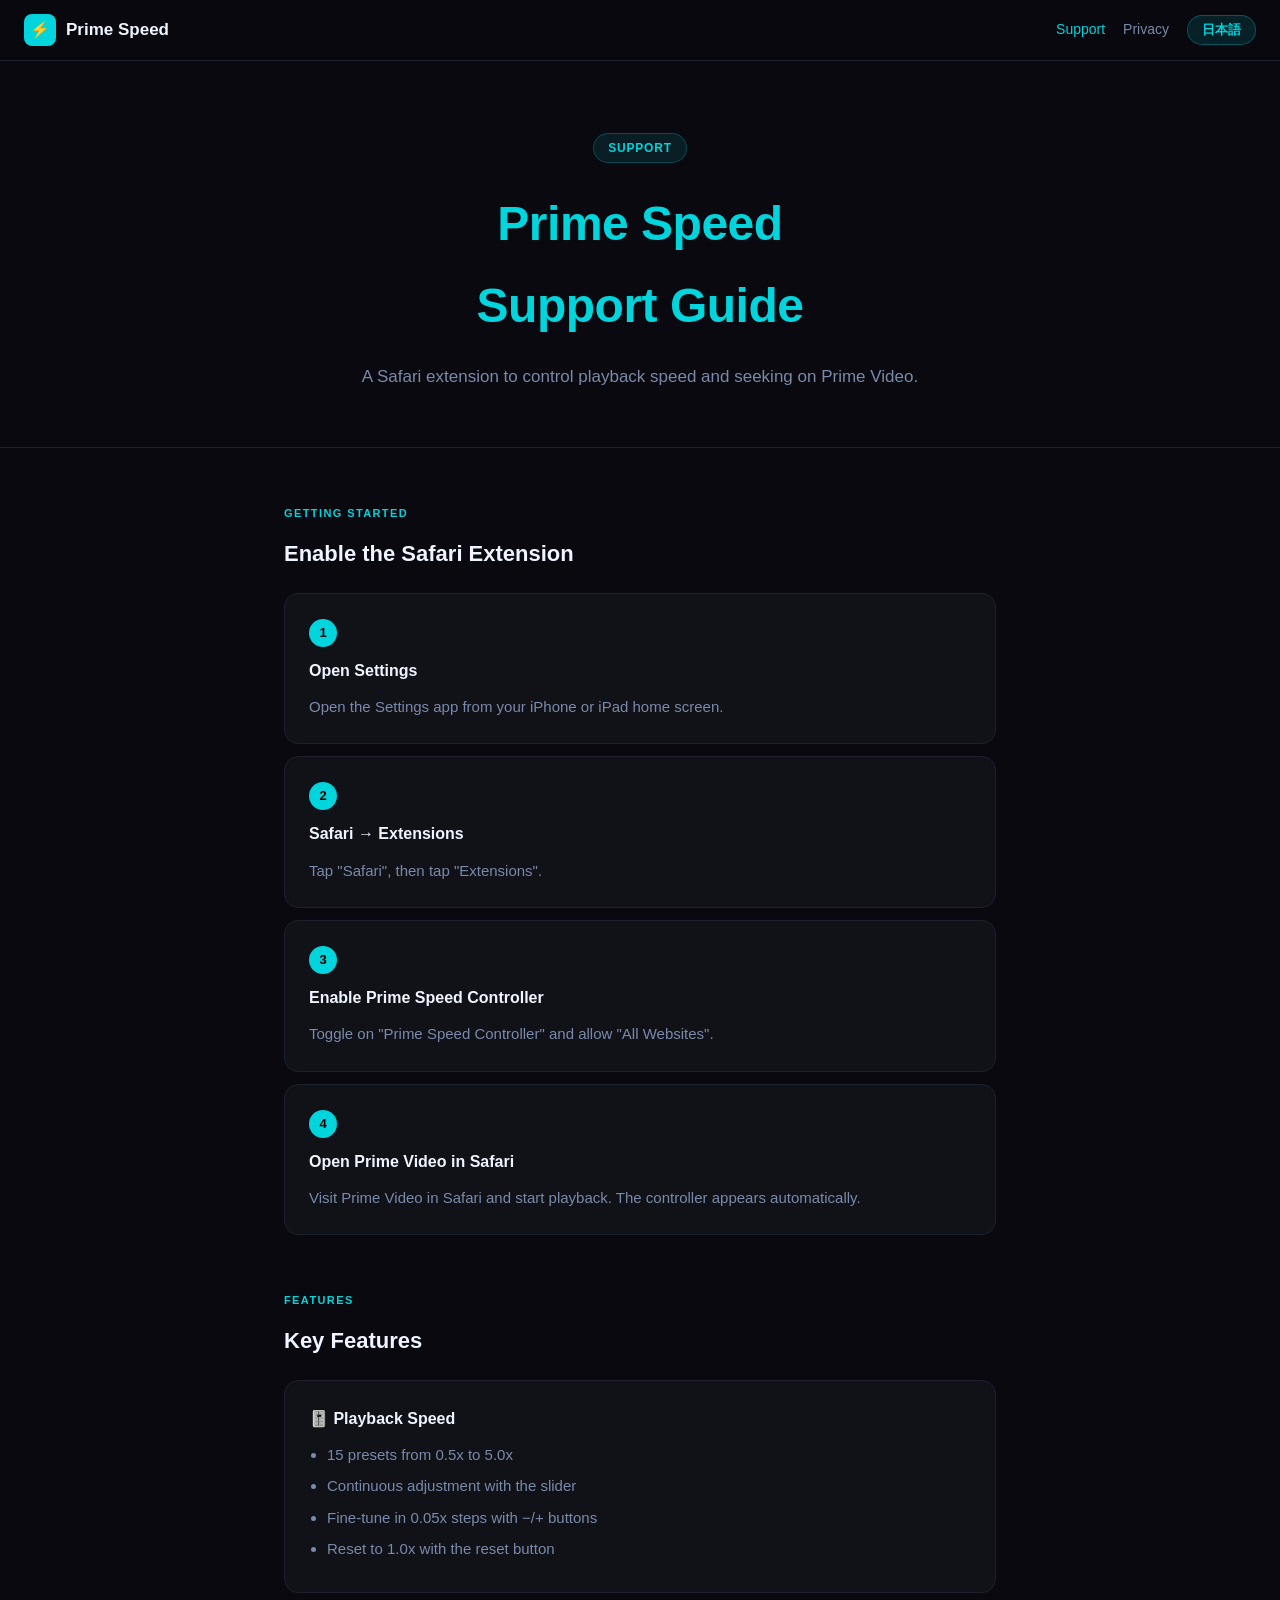
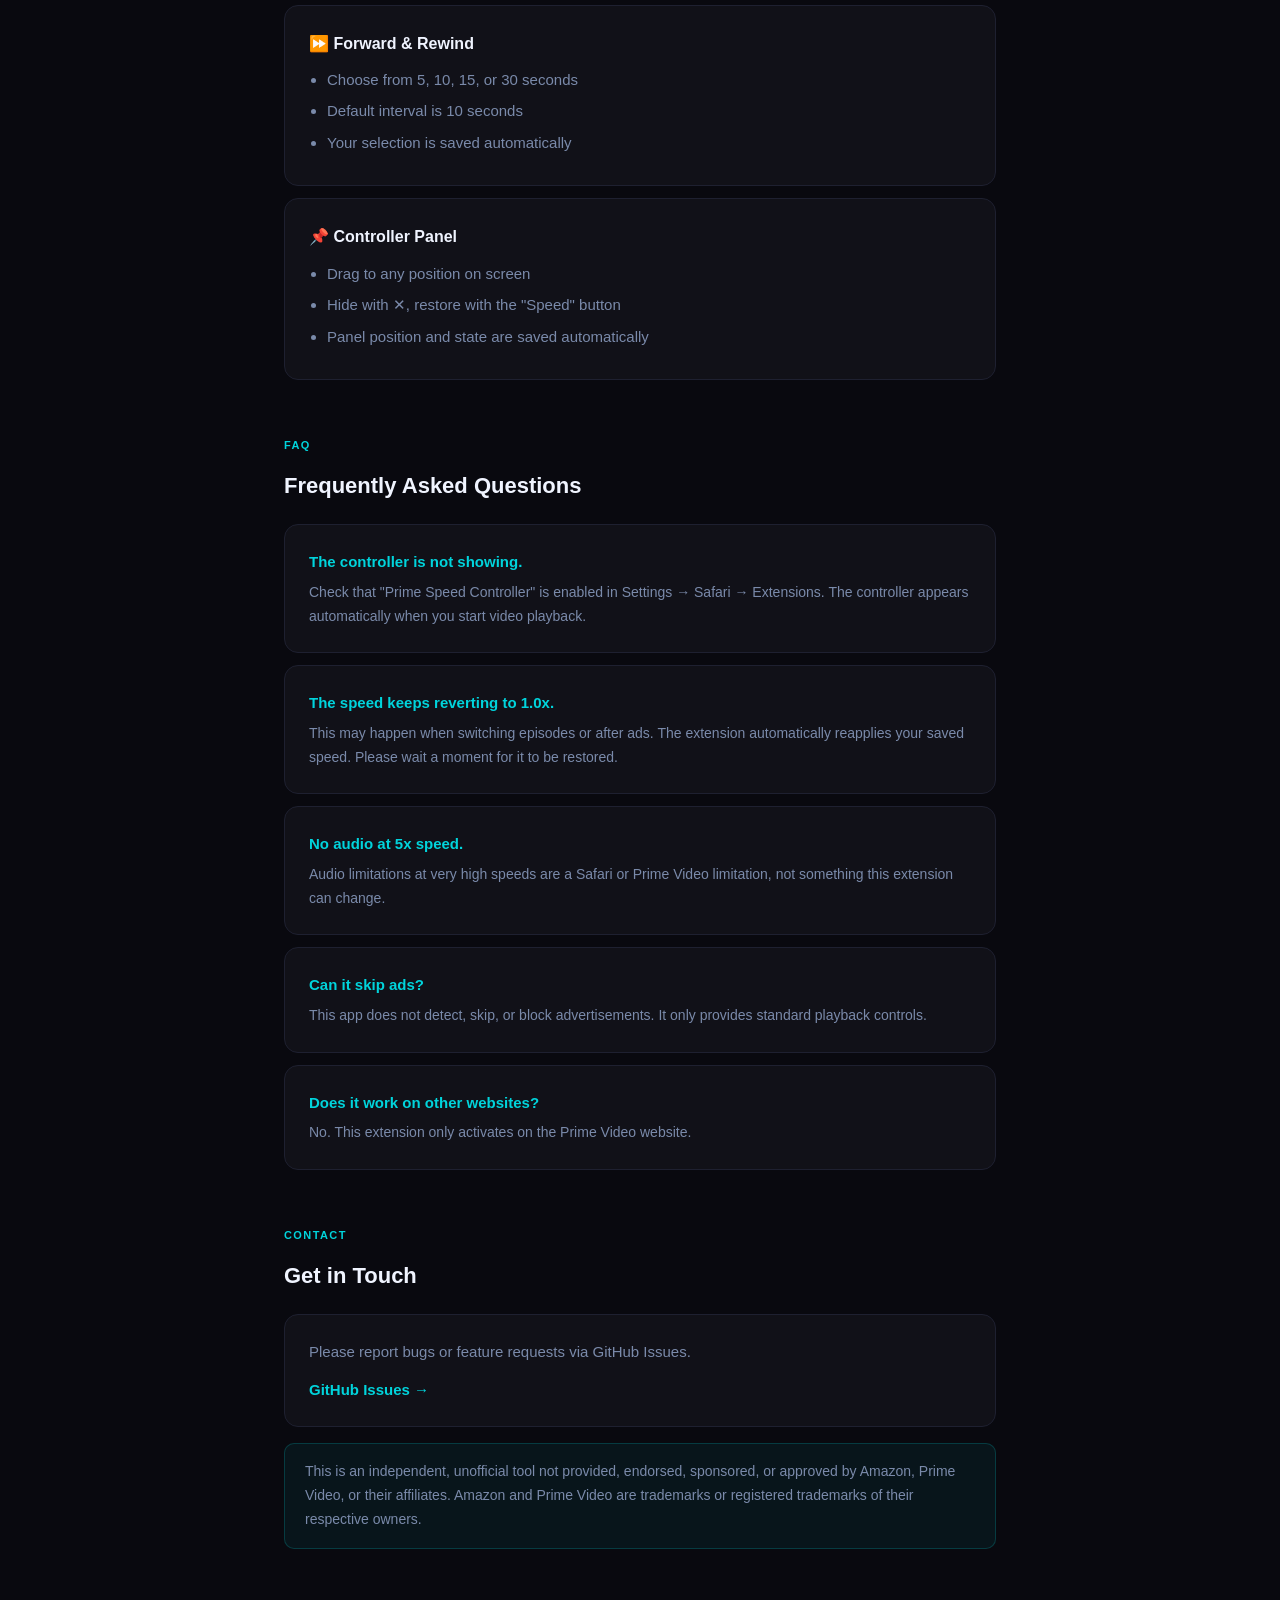
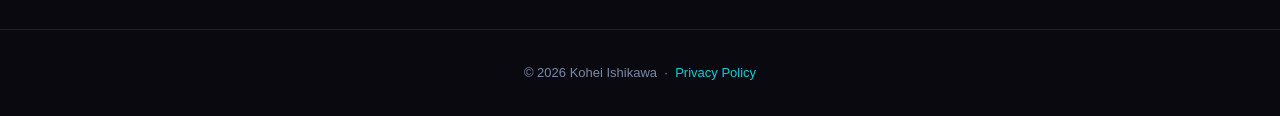
==== index.html @ 71042012 "feat: initial support and privacy pages with JP/EN toggle" ====
<!DOCTYPE html>
<html lang="ja">
<head>
  <meta charset="UTF-8">
  <meta name="viewport" content="width=device-width, initial-scale=1">
  <title>アマプラ倍速 — サポート / Prime Speed Controller — Support</title>
  <meta name="description" content="Safari拡張機能「アマプラ倍速」のサポートページ。使い方・よくある質問を掲載。">
  <link rel="stylesheet" href="style.css">
</head>
<body>

<nav>
  <a class="nav-brand" href="index.html">
    <div class="nav-icon">⚡</div>
    <span class="ja-t">アマプラ倍速</span>
    <span class="en-t" style="display:none">Prime Speed</span>
  </a>
  <div class="nav-links">
    <a href="index.html" class="active">
      <span class="ja-t">サポート</span><span class="en-t" style="display:none">Support</span>
    </a>
    <a href="privacy.html">
      <span class="ja-t">プライバシー</span><span class="en-t" style="display:none">Privacy</span>
    </a>
    <button class="lang-btn" onclick="toggleLang()" id="langBtn">EN</button>
  </div>
</nav>

<div class="hero">
  <div class="hero-badge ja-t">サポートページ</div>
  <div class="hero-badge en-t" style="display:none">Support</div>
  <h1>
    <span class="ja-t"><span>アマプラ倍速</span><br>使い方ガイド</span>
    <span class="en-t" style="display:none"><span>Prime Speed</span><br>Support Guide</span>
  </h1>
  <p class="ja-t">SafariでPrime Videoの再生速度・送り戻しを操作するSafari拡張機能です。</p>
  <p class="en-t" style="display:none">A Safari extension to control playback speed and seeking on Prime Video.</p>
</div>

<div class="container">

  <!-- ── Getting Started ── -->
  <div class="section">
    <div class="section-label ja-t">はじめかた</div>
    <div class="section-label en-t" style="display:none">Getting Started</div>
    <h2 class="ja-t">Safari拡張機能の有効化</h2>
    <h2 class="en-t" style="display:none">Enable the Safari Extension</h2>

    <div class="card">
      <div class="card-num">1</div>
      <h3 class="ja-t">設定アプリを開く</h3>
      <h3 class="en-t" style="display:none">Open Settings</h3>
      <p class="ja-t">iPhoneまたはiPadのホーム画面から「設定」アプリを起動します。</p>
      <p class="en-t" style="display:none">Open the Settings app from your iPhone or iPad home screen.</p>
    </div>
    <div class="card">
      <div class="card-num">2</div>
      <h3 class="ja-t">Safari → 拡張機能</h3>
      <h3 class="en-t" style="display:none">Safari → Extensions</h3>
      <p class="ja-t">「Safari」をタップし、「拡張機能」を選択します。</p>
      <p class="en-t" style="display:none">Tap "Safari", then tap "Extensions".</p>
    </div>
    <div class="card">
      <div class="card-num">3</div>
      <h3 class="ja-t">アマプラ倍速をオン</h3>
      <h3 class="en-t" style="display:none">Enable Prime Speed Controller</h3>
      <p class="ja-t">「アマプラ倍速」のトグルをオンにし、「すべてのWebサイト」を許可します。</p>
      <p class="en-t" style="display:none">Toggle on "Prime Speed Controller" and allow "All Websites".</p>
    </div>
    <div class="card">
      <div class="card-num">4</div>
      <h3 class="ja-t">SafariでPrime Videoを開く</h3>
      <h3 class="en-t" style="display:none">Open Prime Video in Safari</h3>
      <p class="ja-t">SafariでPrime Videoにアクセスし、動画を再生するとコントローラーが表示されます。</p>
      <p class="en-t" style="display:none">Visit Prime Video in Safari and start playback. The controller appears automatically.</p>
    </div>
  </div>

  <!-- ── Features ── -->
  <div class="section">
    <div class="section-label ja-t">機能</div>
    <div class="section-label en-t" style="display:none">Features</div>
    <h2 class="ja-t">主な機能</h2>
    <h2 class="en-t" style="display:none">Key Features</h2>

    <div class="card">
      <h3 class="ja-t">🎚️ 再生速度の変更</h3>
      <h3 class="en-t" style="display:none">🎚️ Playback Speed</h3>
      <ul>
        <li class="ja-t">0.5x〜5.0xの15種類のプリセット</li>
        <li class="en-t" style="display:none">15 presets from 0.5x to 5.0x</li>
        <li class="ja-t">スライダーで連続調整</li>
        <li class="en-t" style="display:none">Continuous adjustment with the slider</li>
        <li class="ja-t">−/＋ボタンで0.05倍単位の微調整</li>
        <li class="en-t" style="display:none">Fine-tune in 0.05x steps with −/+ buttons</li>
        <li class="ja-t">リセットボタンで1.0xに戻す</li>
        <li class="en-t" style="display:none">Reset to 1.0x with the reset button</li>
      </ul>
    </div>
    <div class="card">
      <h3 class="ja-t">⏩ 送り・戻し</h3>
      <h3 class="en-t" style="display:none">⏩ Forward & Rewind</h3>
      <ul>
        <li class="ja-t">5秒・10秒・15秒・30秒から選択</li>
        <li class="en-t" style="display:none">Choose from 5, 10, 15, or 30 seconds</li>
        <li class="ja-t">初期値は10秒</li>
        <li class="en-t" style="display:none">Default interval is 10 seconds</li>
        <li class="ja-t">選択した秒数は自動保存</li>
        <li class="en-t" style="display:none">Your selection is saved automatically</li>
      </ul>
    </div>
    <div class="card">
      <h3 class="ja-t">📌 コントローラーパネル</h3>
      <h3 class="en-t" style="display:none">📌 Controller Panel</h3>
      <ul>
        <li class="ja-t">ドラッグで好きな位置に移動</li>
        <li class="en-t" style="display:none">Drag to any position on screen</li>
        <li class="ja-t">×ボタンで非表示、「倍速」ボタンで再表示</li>
        <li class="en-t" style="display:none">Hide with ✕, restore with the "Speed" button</li>
        <li class="ja-t">パネルの位置・状態は自動保存</li>
        <li class="en-t" style="display:none">Panel position and state are saved automatically</li>
      </ul>
    </div>
  </div>

  <!-- ── FAQ ── -->
  <div class="section">
    <div class="section-label ja-t">よくある質問</div>
    <div class="section-label en-t" style="display:none">FAQ</div>
    <h2 class="ja-t">FAQ</h2>
    <h2 class="en-t" style="display:none">Frequently Asked Questions</h2>

    <div class="card">
      <div class="faq-q ja-t">コントローラーが表示されません。</div>
      <div class="faq-q en-t" style="display:none">The controller is not showing.</div>
      <div class="faq-a ja-t">設定→Safari→拡張機能で「アマプラ倍速」が有効になっているか確認してください。Safariで動画の再生を開始すると自動表示されます。</div>
      <div class="faq-a en-t" style="display:none">Check that "Prime Speed Controller" is enabled in Settings → Safari → Extensions. The controller appears automatically when you start video playback.</div>
    </div>
    <div class="card">
      <div class="faq-q ja-t">速度が勝手に1.0xに戻ります。</div>
      <div class="faq-q en-t" style="display:none">The speed keeps reverting to 1.0x.</div>
      <div class="faq-a ja-t">エピソード切り替えや広告後に発生する場合があります。拡張機能は保存した速度を自動で再適用します。画面に速度が戻るまで少しお待ちください。</div>
      <div class="faq-a en-t" style="display:none">This may happen when switching episodes or after ads. The extension automatically reapplies your saved speed. Please wait a moment for it to be restored.</div>
    </div>
    <div class="card">
      <div class="faq-q ja-t">5倍速で音声が出ません。</div>
      <div class="faq-q en-t" style="display:none">No audio at 5x speed.</div>
      <div class="faq-a ja-t">高速再生時の音声制限はSafariまたはPrime Videoの仕様です。本アプリ側での対応はできません。</div>
      <div class="faq-a en-t" style="display:none">Audio limitations at very high speeds are a Safari or Prime Video limitation, not something this extension can change.</div>
    </div>
    <div class="card">
      <div class="faq-q ja-t">広告をスキップできますか？</div>
      <div class="faq-q en-t" style="display:none">Can it skip ads?</div>
      <div class="faq-a ja-t">本アプリは広告の検出・自動スキップ・遮断は一切行いません。通常の動画操作のみを提供しています。</div>
      <div class="faq-a en-t" style="display:none">This app does not detect, skip, or block advertisements. It only provides standard playback controls.</div>
    </div>
    <div class="card">
      <div class="faq-q ja-t">Prime Video以外でも使えますか？</div>
      <div class="faq-q en-t" style="display:none">Does it work on other websites?</div>
      <div class="faq-a ja-t">いいえ。本拡張機能はPrime VideoのWebサイトでのみ動作します。</div>
      <div class="faq-a en-t" style="display:none">No. This extension only activates on the Prime Video website.</div>
    </div>
  </div>

  <!-- ── Contact ── -->
  <div class="section">
    <div class="section-label ja-t">お問い合わせ</div>
    <div class="section-label en-t" style="display:none">Contact</div>
    <h2 class="ja-t">サポートへのご連絡</h2>
    <h2 class="en-t" style="display:none">Get in Touch</h2>
    <div class="card">
      <p class="ja-t">不具合・ご要望はGitHubのIssueからご報告ください。</p>
      <p class="en-t" style="display:none">Please report bugs or feature requests via GitHub Issues.</p>
      <p style="margin-top:12px">
        <a href="https://github.com/isitest1/prime-video-speed-controller/issues"
           style="color:var(--teal);text-decoration:none;font-weight:700">
          GitHub Issues →
        </a>
      </p>
    </div>
  </div>

  <div class="notice">
    <span class="ja-t">本アプリはAmazon、Prime Video、およびその関連会社による提供・承認・後援を受けた非公式の独立ツールです。AmazonおよびPrime Videoは各権利者に帰属する商標または登録商標です。</span>
    <span class="en-t" style="display:none">This is an independent, unofficial tool not provided, endorsed, sponsored, or approved by Amazon, Prime Video, or their affiliates. Amazon and Prime Video are trademarks or registered trademarks of their respective owners.</span>
  </div>

</div>

<footer>
  <p>© 2026 Kohei Ishikawa &nbsp;·&nbsp;
    <a href="privacy.html"><span class="ja-t">プライバシーポリシー</span><span class="en-t" style="display:none">Privacy Policy</span></a>
  </p>
</footer>

<script>
  var isJa = true;
  function toggleLang() {
    isJa = !isJa;
    document.querySelectorAll('.ja-t').forEach(function(el){
      el.style.display = isJa ? '' : 'none';
    });
    document.querySelectorAll('.en-t').forEach(function(el){
      el.style.display = isJa ? 'none' : '';
    });
    document.getElementById('langBtn').textContent = isJa ? 'EN' : '日本語';
    document.documentElement.lang = isJa ? 'ja' : 'en';
  }
  // init based on browser language
  if (!navigator.language.startsWith('ja')) toggleLang();
</script>
</body>
</html>
---- style.css ----
:root {
  --bg:     #09090f;
  --card:   #111118;
  --border: #1e2030;
  --teal:   #00d4dc;
  --teal2:  #00aacc;
  --white:  #f0f4ff;
  --dim:    #7a8aaa;
  --radius: 14px;
}
*, *::before, *::after { box-sizing: border-box; margin: 0; padding: 0; }

body {
  background: var(--bg);
  color: var(--white);
  font-family: -apple-system, BlinkMacSystemFont, "Helvetica Neue", sans-serif;
  line-height: 1.7;
  font-size: 16px;
}

/* ── Nav ── */
nav {
  position: sticky;
  top: 0;
  z-index: 100;
  display: flex;
  align-items: center;
  justify-content: space-between;
  padding: 14px 24px;
  background: rgba(9,9,15,.88);
  backdrop-filter: blur(16px);
  border-bottom: 1px solid var(--border);
  gap: 12px;
}
.nav-brand {
  display: flex;
  align-items: center;
  gap: 10px;
  text-decoration: none;
  color: var(--white);
  font-weight: 700;
  font-size: 17px;
}
.nav-icon {
  width: 32px; height: 32px;
  background: var(--teal);
  border-radius: 8px;
  display: flex; align-items: center; justify-content: center;
  font-size: 16px;
  color: #000;
  font-weight: 900;
}
.nav-links { display: flex; align-items: center; gap: 18px; }
.nav-links a {
  color: var(--dim);
  text-decoration: none;
  font-size: 14px;
  transition: color .15s;
}
.nav-links a:hover, .nav-links a.active { color: var(--teal); }

/* ── Lang toggle ── */
.lang-btn {
  background: rgba(0,212,220,.12);
  border: 1px solid rgba(0,212,220,.3);
  color: var(--teal);
  border-radius: 20px;
  padding: 5px 14px;
  font-size: 13px;
  font-weight: 700;
  cursor: pointer;
  transition: background .15s;
  white-space: nowrap;
}
.lang-btn:hover { background: rgba(0,212,220,.22); }

/* ── Hero ── */
.hero {
  text-align: center;
  padding: 72px 24px 56px;
  border-bottom: 1px solid var(--border);
}
.hero-badge {
  display: inline-block;
  background: rgba(0,212,220,.1);
  border: 1px solid rgba(0,212,220,.25);
  color: var(--teal);
  border-radius: 20px;
  padding: 4px 14px;
  font-size: 12px;
  font-weight: 700;
  letter-spacing: .8px;
  text-transform: uppercase;
  margin-bottom: 20px;
}
.hero h1 {
  font-size: clamp(28px, 5vw, 48px);
  font-weight: 800;
  letter-spacing: -.5px;
  margin-bottom: 16px;
}
.hero h1 span { color: var(--teal); }
.hero p {
  color: var(--dim);
  max-width: 560px;
  margin: 0 auto;
  font-size: 17px;
}

/* ── Container ── */
.container {
  max-width: 760px;
  margin: 0 auto;
  padding: 0 24px 80px;
}

/* ── Section ── */
.section { margin-top: 56px; }
.section-label {
  font-size: 11px;
  font-weight: 800;
  letter-spacing: 1.4px;
  text-transform: uppercase;
  color: var(--teal);
  margin-bottom: 12px;
}
.section h2 {
  font-size: 22px;
  font-weight: 700;
  margin-bottom: 20px;
}

/* ── Card ── */
.card {
  background: var(--card);
  border: 1px solid var(--border);
  border-radius: var(--radius);
  padding: 24px;
  margin-bottom: 12px;
}
.card + .card { margin-top: 10px; }
.card-num {
  display: inline-flex;
  align-items: center;
  justify-content: center;
  width: 28px; height: 28px;
  background: var(--teal);
  color: #000;
  border-radius: 50%;
  font-size: 13px;
  font-weight: 900;
  margin-bottom: 10px;
}
.card h3 {
  font-size: 16px;
  font-weight: 700;
  margin-bottom: 10px;
}
.card p, .card li {
  color: var(--dim);
  font-size: 15px;
}
.card ul { padding-left: 18px; }
.card li { margin-bottom: 6px; }

/* ── FAQ ── */
.faq-q {
  font-size: 15px;
  font-weight: 700;
  color: var(--teal);
  margin-bottom: 6px;
}
.faq-a {
  color: var(--dim);
  font-size: 14px;
}

/* ── Privacy bullets ── */
.check-list { list-style: none; padding: 0; }
.check-list li {
  padding: 8px 0;
  border-bottom: 1px solid var(--border);
  display: flex;
  gap: 10px;
  font-size: 15px;
  color: var(--dim);
}
.check-list li:last-child { border: none; }
.check-list li::before {
  content: "✓";
  color: var(--teal);
  font-weight: 900;
  flex-shrink: 0;
}

/* ── Notice ── */
.notice {
  background: rgba(0,212,220,.06);
  border: 1px solid rgba(0,212,220,.2);
  border-radius: 10px;
  padding: 16px 20px;
  color: var(--dim);
  font-size: 14px;
  margin-top: 16px;
}

/* ── Footer ── */
footer {
  border-top: 1px solid var(--border);
  padding: 32px 24px;
  text-align: center;
  color: var(--dim);
  font-size: 13px;
}
footer a { color: var(--teal); text-decoration: none; }

/* ── Responsive ── */
@media (max-width: 600px) {
  nav { padding: 12px 16px; }
  .hero { padding: 48px 16px 40px; }
  .container { padding: 0 16px 60px; }
}
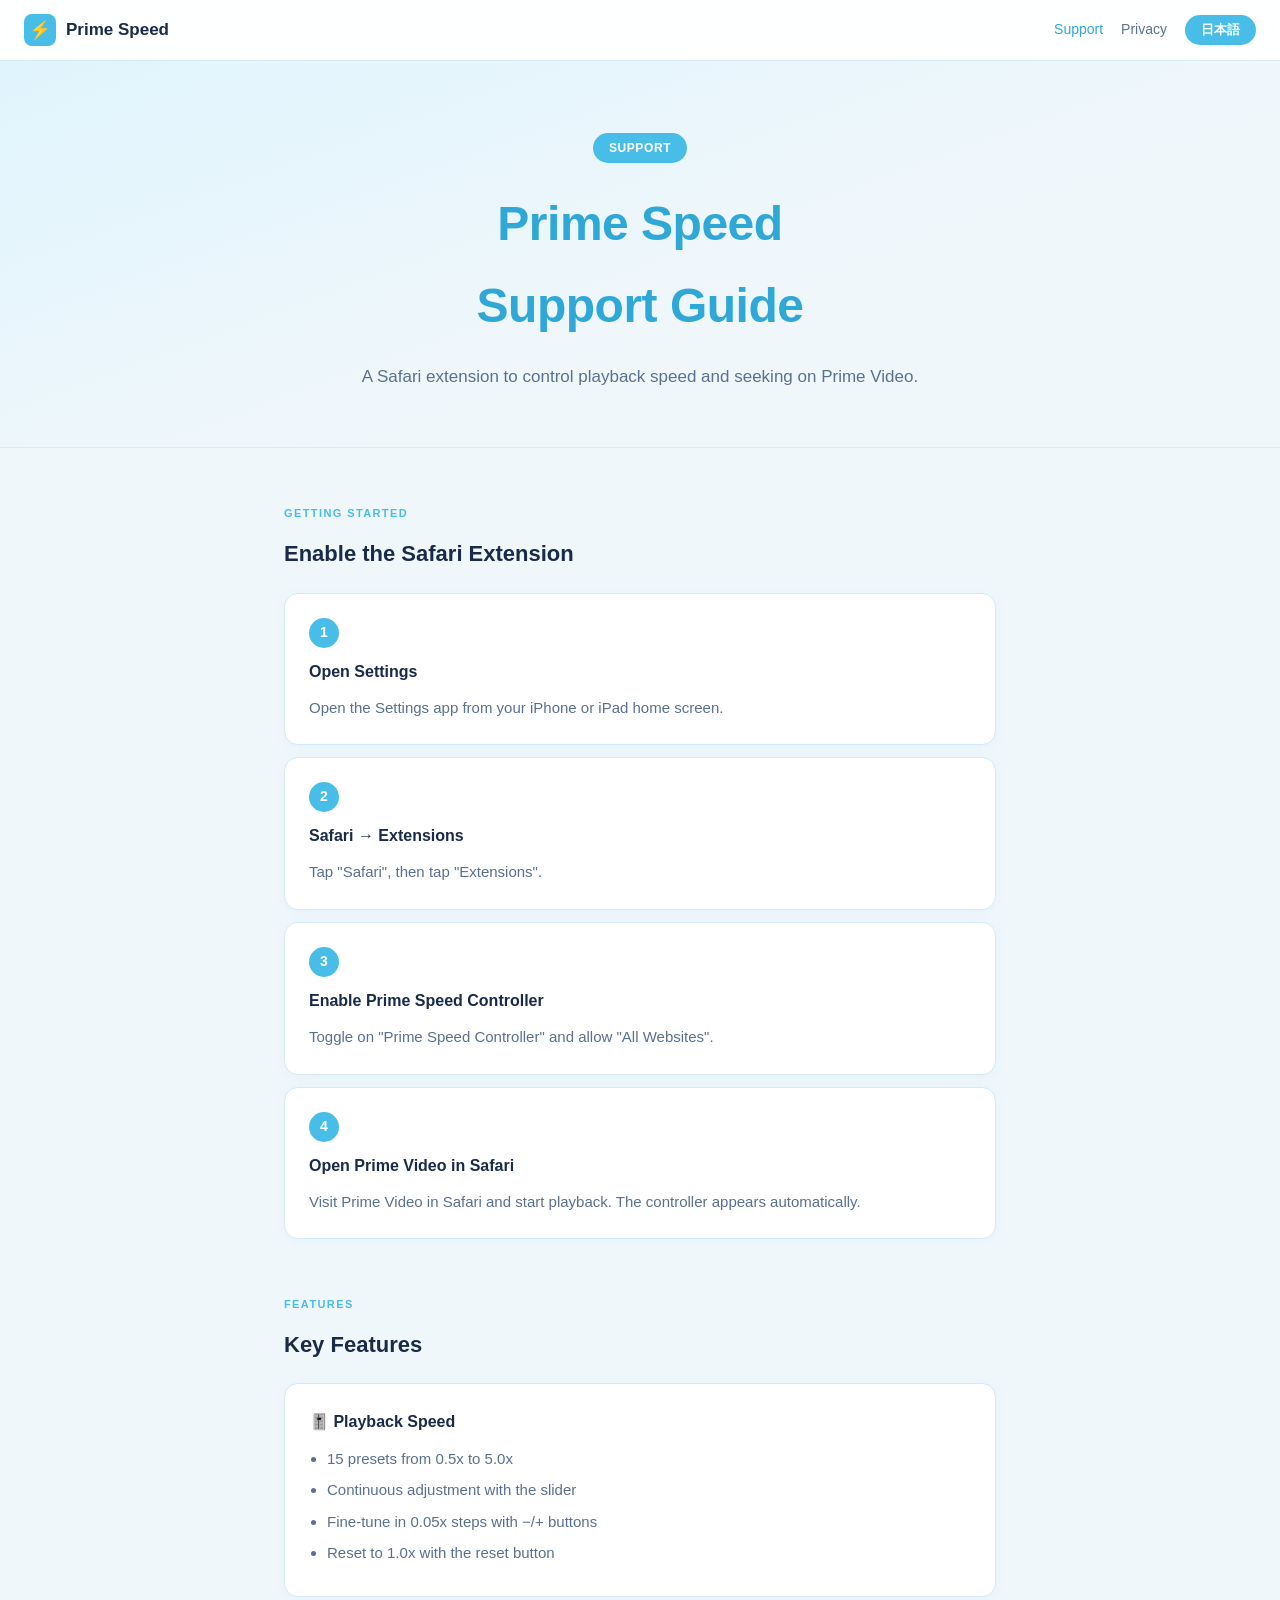
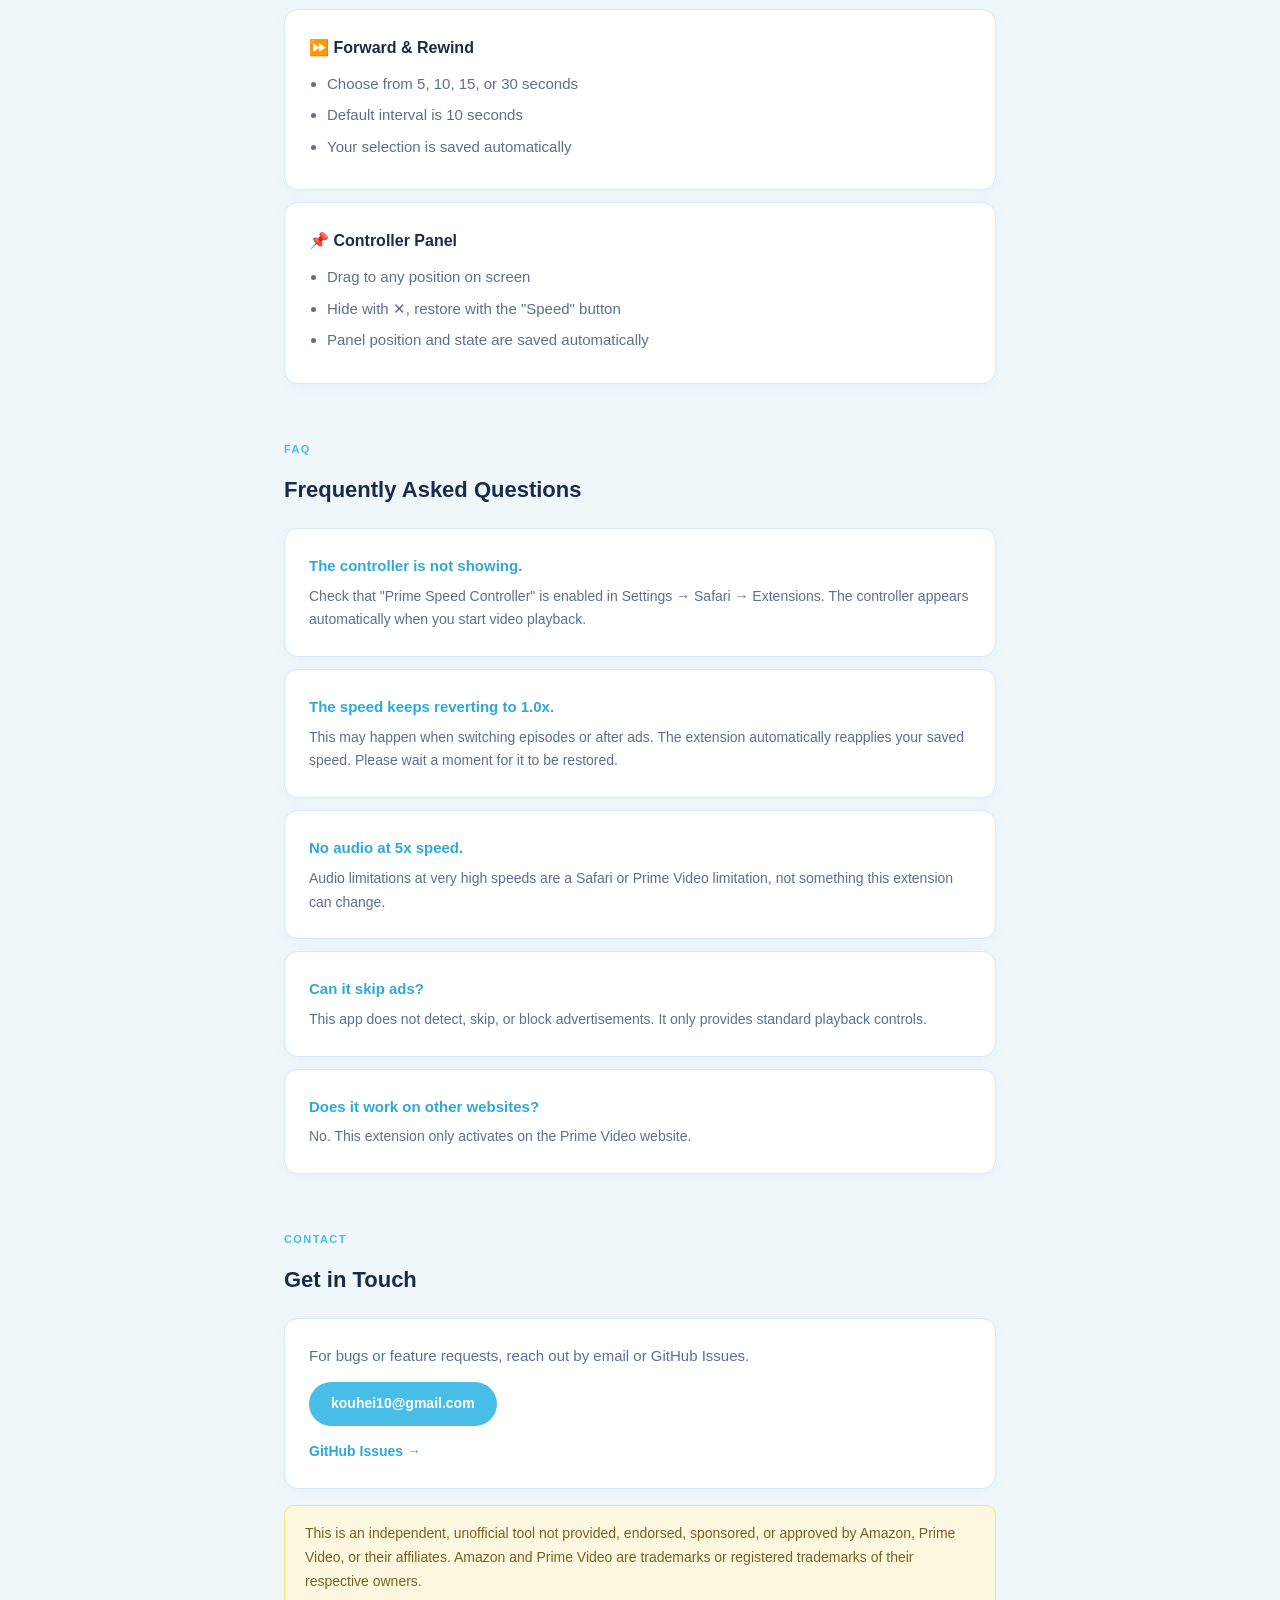
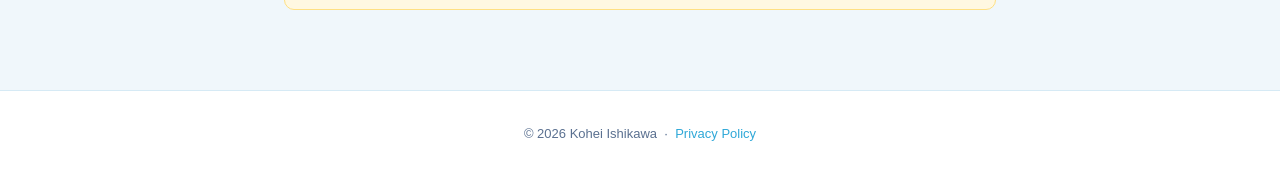
==== commit c8578bc6: "redesign: switch to light pop theme, add contact email Replace dark background with light sky-blue/w" ====
--- a/index.html
+++ b/index.html
@@ -169,11 +169,14 @@
     <h2 class="ja-t">サポートへのご連絡</h2>
     <h2 class="en-t" style="display:none">Get in Touch</h2>
     <div class="card">
-      <p class="ja-t">不具合・ご要望はGitHubのIssueからご報告ください。</p>
-      <p class="en-t" style="display:none">Please report bugs or feature requests via GitHub Issues.</p>
+      <p class="ja-t">不具合・ご要望はメールまたはGitHubのIssueでご連絡ください。</p>
+      <p class="en-t" style="display:none">For bugs or feature requests, reach out by email or GitHub Issues.</p>
+      <a href="mailto:kouhei10@gmail.com" class="contact-link">
+        kouhei10@gmail.com
+      </a>
       <p style="margin-top:12px">
         <a href="https://github.com/isitest1/prime-video-speed-controller/issues"
-           style="color:var(--teal);text-decoration:none;font-weight:700">
+           style="color:var(--blue2);text-decoration:none;font-weight:600;font-size:14px">
           GitHub Issues →
         </a>
       </p>
--- a/style.css
+++ b/style.css
@@ -1,18 +1,20 @@
 :root {
-  --bg:     #09090f;
-  --card:   #111118;
-  --border: #1e2030;
-  --teal:   #00d4dc;
-  --teal2:  #00aacc;
-  --white:  #f0f4ff;
-  --dim:    #7a8aaa;
-  --radius: 14px;
+  --bg:      #f0f7fb;
+  --surface: #ffffff;
+  --card:    #ffffff;
+  --border:  #d6eaf5;
+  --blue:    #48bde8;
+  --blue2:   #2fa8d8;
+  --coral:   #ff6450;
+  --text:    #1a2b4a;
+  --dim:     #5a7090;
+  --radius:  14px;
 }
 *, *::before, *::after { box-sizing: border-box; margin: 0; padding: 0; }
 
 body {
   background: var(--bg);
-  color: var(--white);
+  color: var(--text);
   font-family: -apple-system, BlinkMacSystemFont, "Helvetica Neue", sans-serif;
   line-height: 1.7;
   font-size: 16px;
@@ -27,7 +29,7 @@
   align-items: center;
   justify-content: space-between;
   padding: 14px 24px;
-  background: rgba(9,9,15,.88);
+  background: rgba(255,255,255,.90);
   backdrop-filter: blur(16px);
   border-bottom: 1px solid var(--border);
   gap: 12px;
@@ -37,17 +39,17 @@
   align-items: center;
   gap: 10px;
   text-decoration: none;
-  color: var(--white);
+  color: var(--text);
   font-weight: 700;
   font-size: 17px;
 }
 .nav-icon {
   width: 32px; height: 32px;
-  background: var(--teal);
+  background: var(--blue);
   border-radius: 8px;
   display: flex; align-items: center; justify-content: center;
-  font-size: 16px;
-  color: #000;
+  font-size: 18px;
+  color: #fff;
   font-weight: 900;
 }
 .nav-links { display: flex; align-items: center; gap: 18px; }
@@ -55,41 +57,42 @@
   color: var(--dim);
   text-decoration: none;
   font-size: 14px;
+  font-weight: 500;
   transition: color .15s;
 }
-.nav-links a:hover, .nav-links a.active { color: var(--teal); }
+.nav-links a:hover, .nav-links a.active { color: var(--blue2); }
 
 /* ── Lang toggle ── */
 .lang-btn {
-  background: rgba(0,212,220,.12);
-  border: 1px solid rgba(0,212,220,.3);
-  color: var(--teal);
+  background: var(--blue);
+  border: none;
+  color: #fff;
   border-radius: 20px;
-  padding: 5px 14px;
+  padding: 6px 16px;
   font-size: 13px;
   font-weight: 700;
   cursor: pointer;
   transition: background .15s;
   white-space: nowrap;
 }
-.lang-btn:hover { background: rgba(0,212,220,.22); }
+.lang-btn:hover { background: var(--blue2); }
 
 /* ── Hero ── */
 .hero {
   text-align: center;
   padding: 72px 24px 56px;
+  background: linear-gradient(160deg, #e0f4fd 0%, #f0f7fb 60%);
   border-bottom: 1px solid var(--border);
 }
 .hero-badge {
   display: inline-block;
-  background: rgba(0,212,220,.1);
-  border: 1px solid rgba(0,212,220,.25);
-  color: var(--teal);
+  background: var(--blue);
+  color: #fff;
   border-radius: 20px;
-  padding: 4px 14px;
+  padding: 5px 16px;
   font-size: 12px;
   font-weight: 700;
-  letter-spacing: .8px;
+  letter-spacing: .6px;
   text-transform: uppercase;
   margin-bottom: 20px;
 }
@@ -98,8 +101,9 @@
   font-weight: 800;
   letter-spacing: -.5px;
   margin-bottom: 16px;
-}
-.hero h1 span { color: var(--teal); }
+  color: var(--text);
+}
+.hero h1 span { color: var(--blue2); }
 .hero p {
   color: var(--dim);
   max-width: 560px;
@@ -121,13 +125,14 @@
   font-weight: 800;
   letter-spacing: 1.4px;
   text-transform: uppercase;
-  color: var(--teal);
+  color: var(--blue);
   margin-bottom: 12px;
 }
 .section h2 {
   font-size: 22px;
   font-weight: 700;
   margin-bottom: 20px;
+  color: var(--text);
 }
 
 /* ── Card ── */
@@ -137,17 +142,18 @@
   border-radius: var(--radius);
   padding: 24px;
   margin-bottom: 12px;
+  box-shadow: 0 2px 12px rgba(72,189,232,.08);
 }
 .card + .card { margin-top: 10px; }
 .card-num {
   display: inline-flex;
   align-items: center;
   justify-content: center;
-  width: 28px; height: 28px;
-  background: var(--teal);
-  color: #000;
+  width: 30px; height: 30px;
+  background: var(--blue);
+  color: #fff;
   border-radius: 50%;
-  font-size: 13px;
+  font-size: 14px;
   font-weight: 900;
   margin-bottom: 10px;
 }
@@ -155,11 +161,9 @@
   font-size: 16px;
   font-weight: 700;
   margin-bottom: 10px;
-}
-.card p, .card li {
-  color: var(--dim);
-  font-size: 15px;
-}
+  color: var(--text);
+}
+.card p, .card li { color: var(--dim); font-size: 15px; }
 .card ul { padding-left: 18px; }
 .card li { margin-bottom: 6px; }
 
@@ -167,18 +171,15 @@
 .faq-q {
   font-size: 15px;
   font-weight: 700;
-  color: var(--teal);
+  color: var(--blue2);
   margin-bottom: 6px;
 }
-.faq-a {
-  color: var(--dim);
-  font-size: 14px;
-}
+.faq-a { color: var(--dim); font-size: 14px; }
 
 /* ── Privacy bullets ── */
 .check-list { list-style: none; padding: 0; }
 .check-list li {
-  padding: 8px 0;
+  padding: 10px 0;
   border-bottom: 1px solid var(--border);
   display: flex;
   gap: 10px;
@@ -188,21 +189,36 @@
 .check-list li:last-child { border: none; }
 .check-list li::before {
   content: "✓";
-  color: var(--teal);
+  color: var(--blue);
   font-weight: 900;
   flex-shrink: 0;
 }
 
 /* ── Notice ── */
 .notice {
-  background: rgba(0,212,220,.06);
-  border: 1px solid rgba(0,212,220,.2);
+  background: #fff8e1;
+  border: 1px solid #ffe082;
   border-radius: 10px;
   padding: 16px 20px;
-  color: var(--dim);
+  color: #7a6020;
   font-size: 14px;
   margin-top: 16px;
 }
+
+/* ── Contact button ── */
+.contact-link {
+  display: inline-block;
+  margin-top: 14px;
+  background: var(--blue);
+  color: #fff;
+  text-decoration: none;
+  font-weight: 700;
+  font-size: 14px;
+  padding: 10px 22px;
+  border-radius: 24px;
+  transition: background .15s;
+}
+.contact-link:hover { background: var(--blue2); }
 
 /* ── Footer ── */
 footer {
@@ -211,8 +227,9 @@
   text-align: center;
   color: var(--dim);
   font-size: 13px;
-}
-footer a { color: var(--teal); text-decoration: none; }
+  background: var(--surface);
+}
+footer a { color: var(--blue2); text-decoration: none; }
 
 /* ── Responsive ── */
 @media (max-width: 600px) {
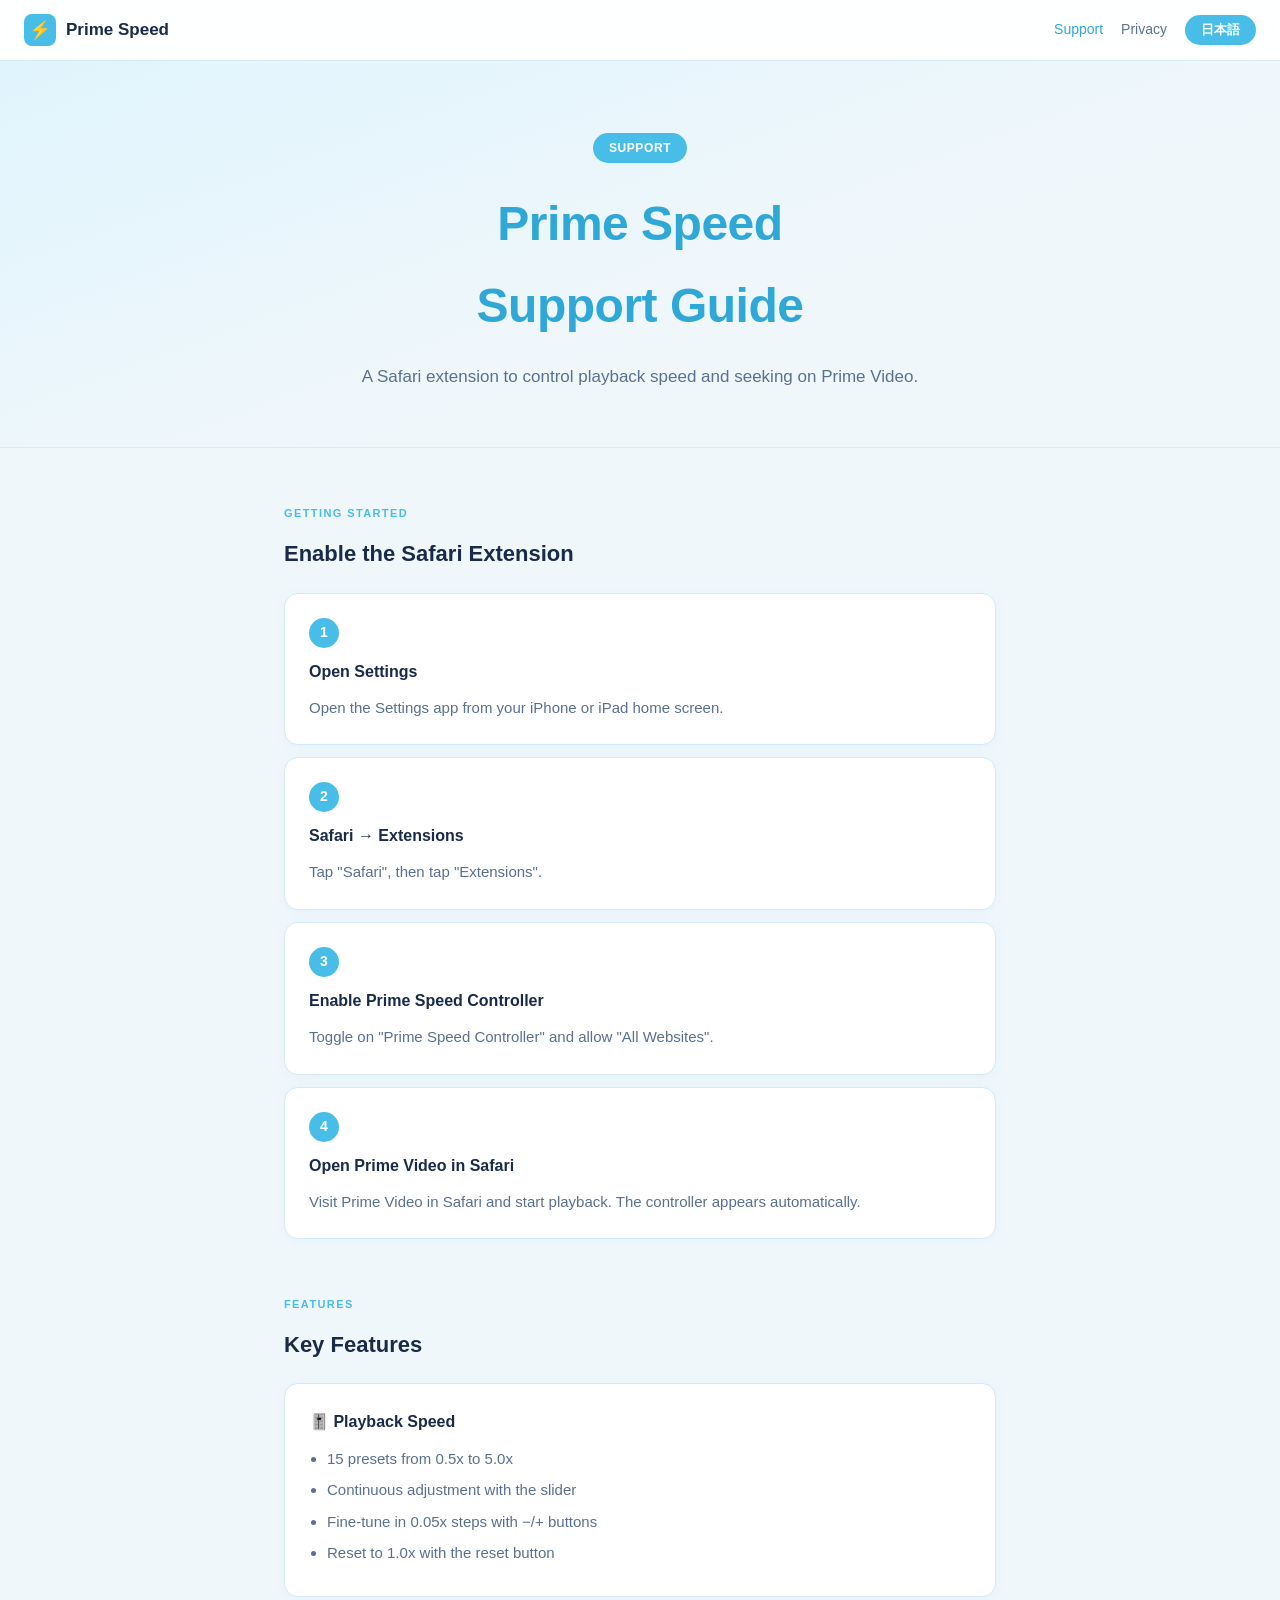
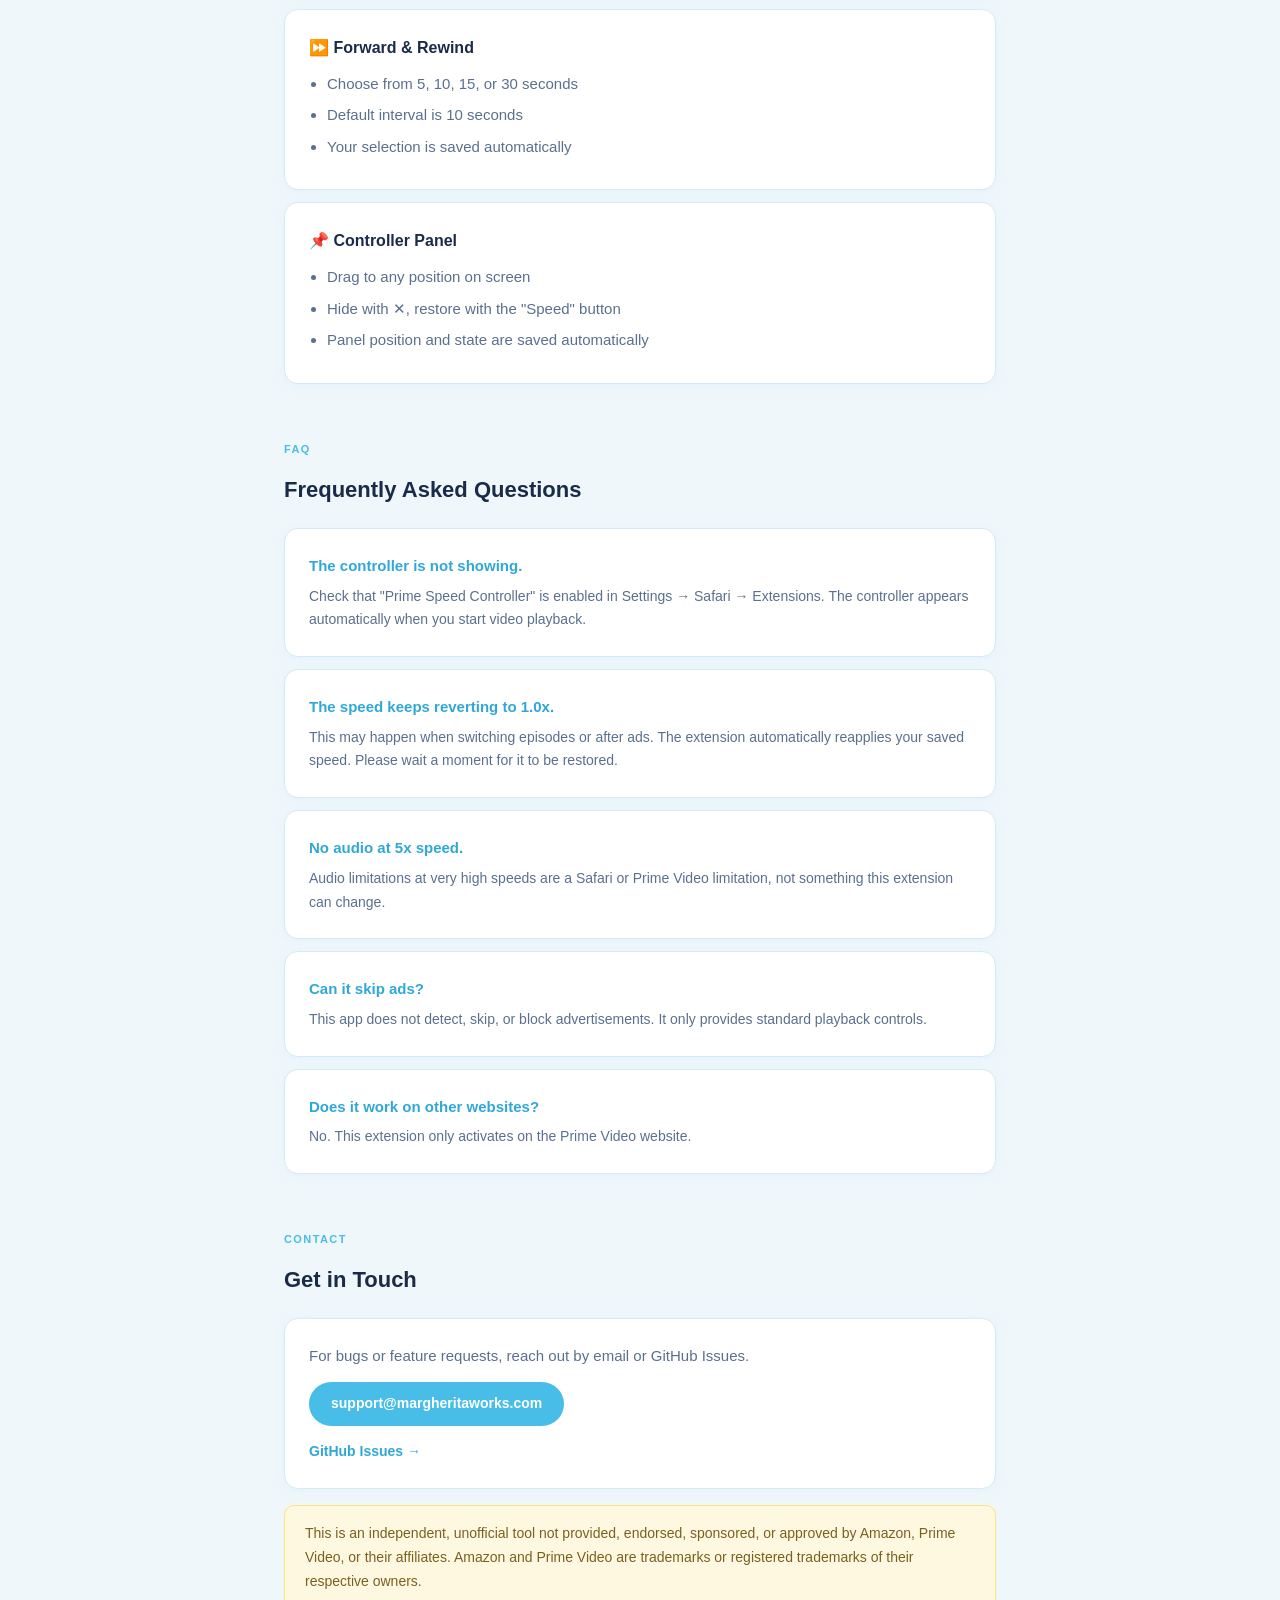
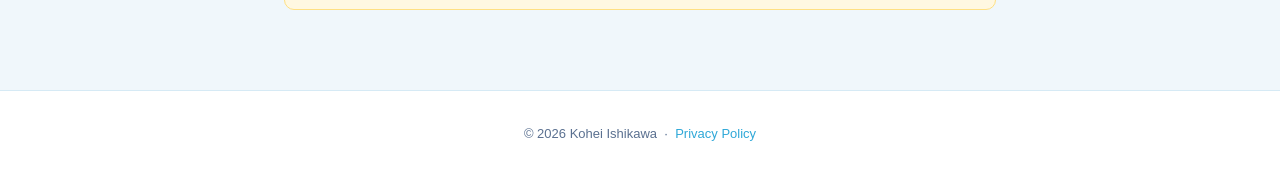
==== commit 695e3852: "Update contact email to support@margheritaworks.com" ====
--- a/index.html
+++ b/index.html
@@ -171,8 +171,8 @@
     <div class="card">
       <p class="ja-t">不具合・ご要望はメールまたはGitHubのIssueでご連絡ください。</p>
       <p class="en-t" style="display:none">For bugs or feature requests, reach out by email or GitHub Issues.</p>
-      <a href="mailto:kouhei10@gmail.com" class="contact-link">
-        kouhei10@gmail.com
+      <a href="mailto:support@margheritaworks.com" class="contact-link">
+        support@margheritaworks.com
       </a>
       <p style="margin-top:12px">
         <a href="https://github.com/isitest1/prime-video-speed-controller/issues"
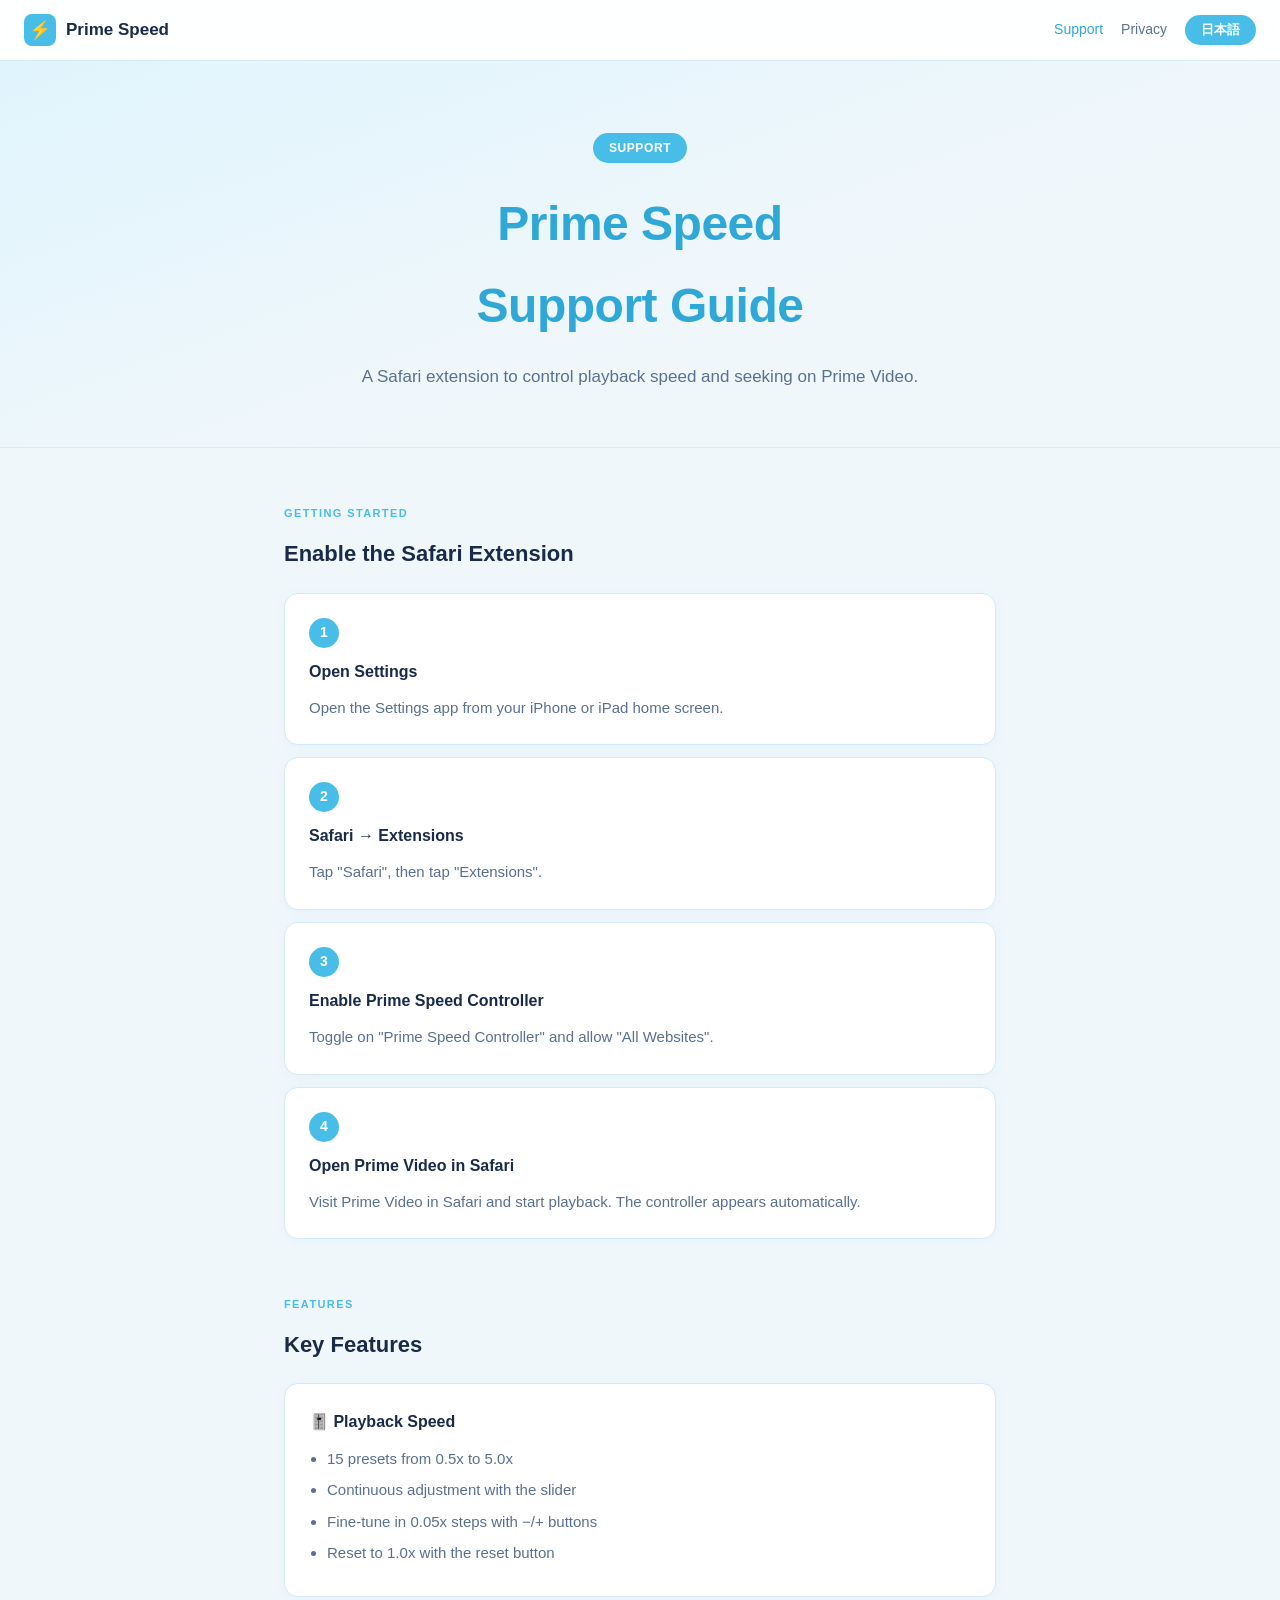
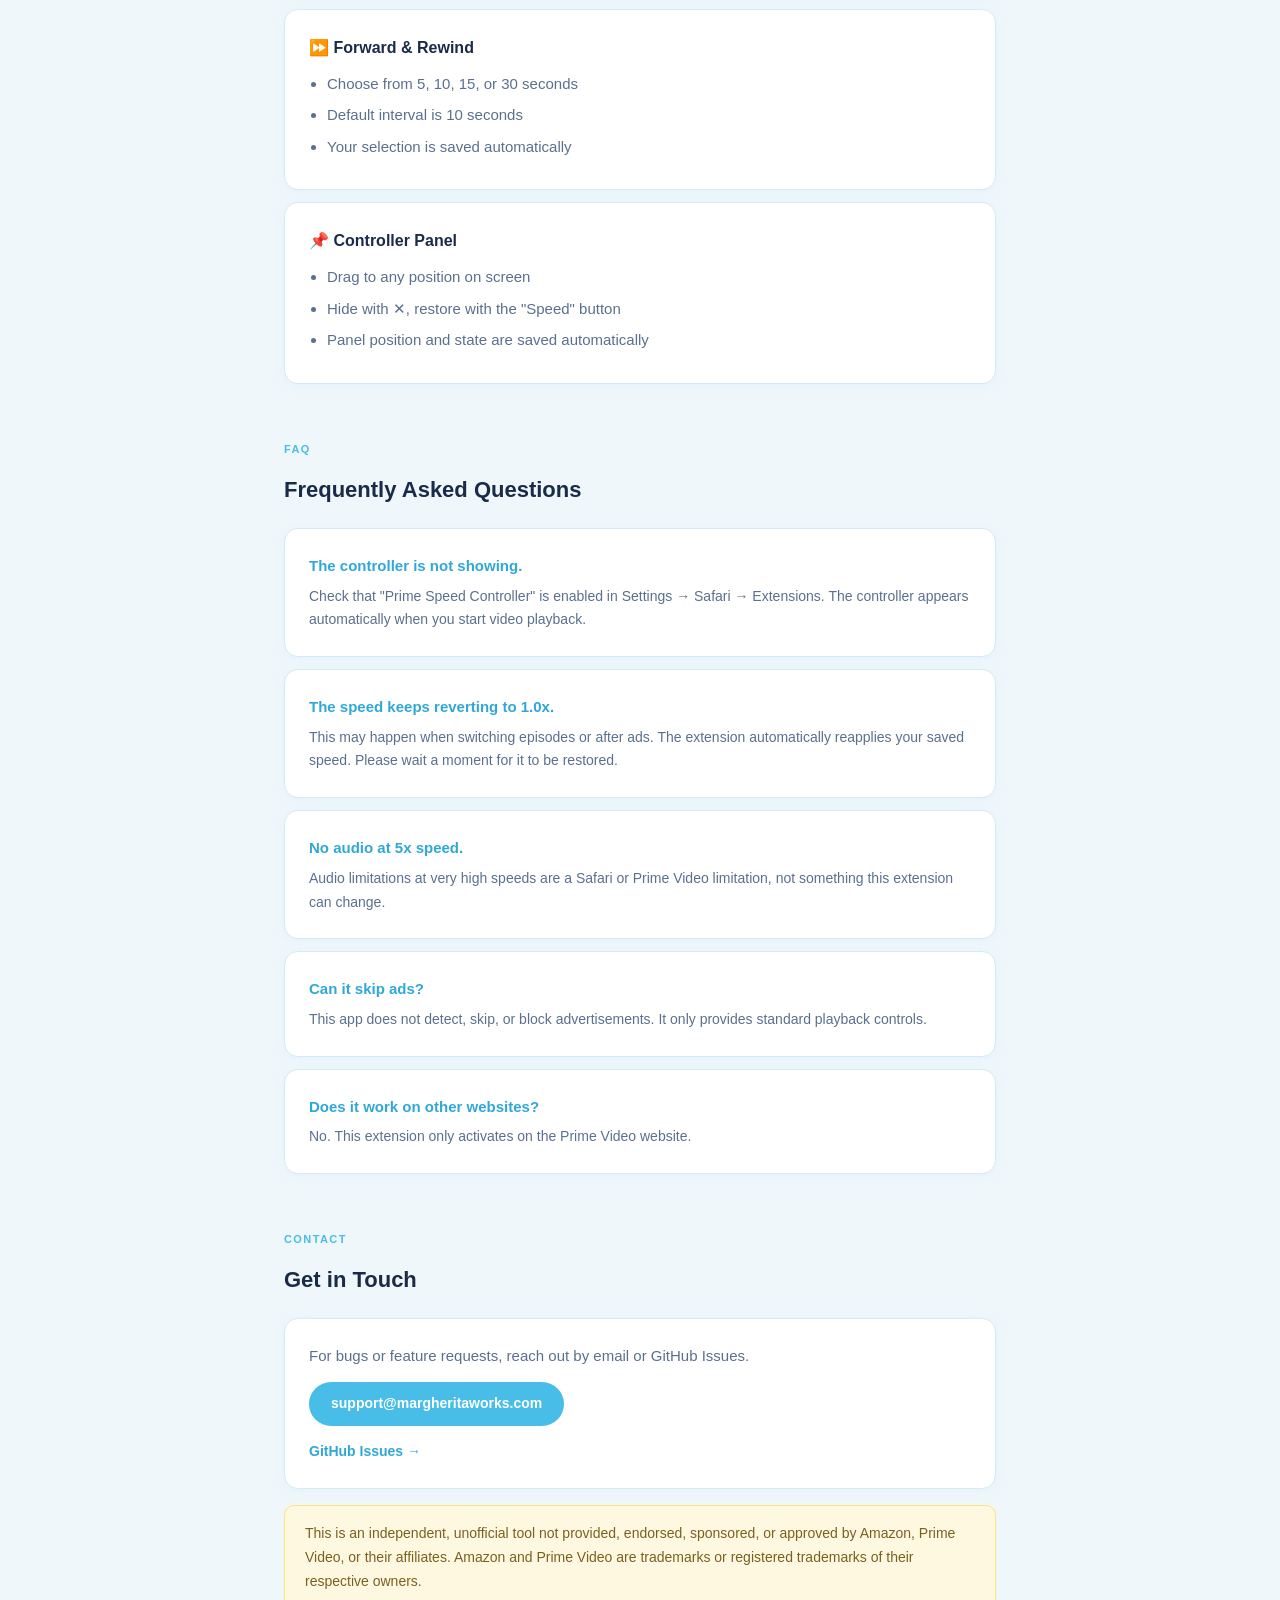
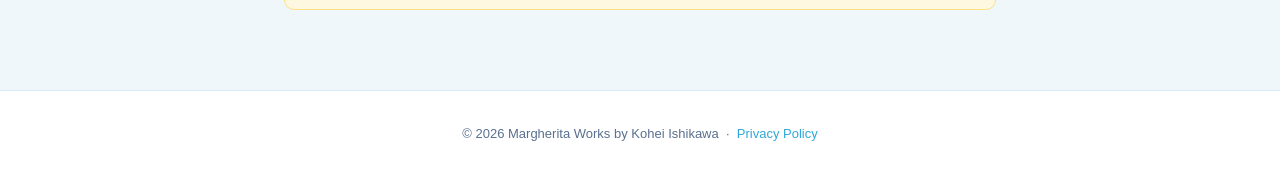
==== commit 93254bf8: "Update copyright line to Margherita Works by Kohei Ishikawa" ====
--- a/index.html
+++ b/index.html
@@ -191,7 +191,7 @@
 </div>
 
 <footer>
-  <p>© 2026 Kohei Ishikawa &nbsp;·&nbsp;
+  <p>© 2026 Margherita Works by Kohei Ishikawa &nbsp;·&nbsp;
     <a href="privacy.html"><span class="ja-t">プライバシーポリシー</span><span class="en-t" style="display:none">Privacy Policy</span></a>
   </p>
 </footer>
